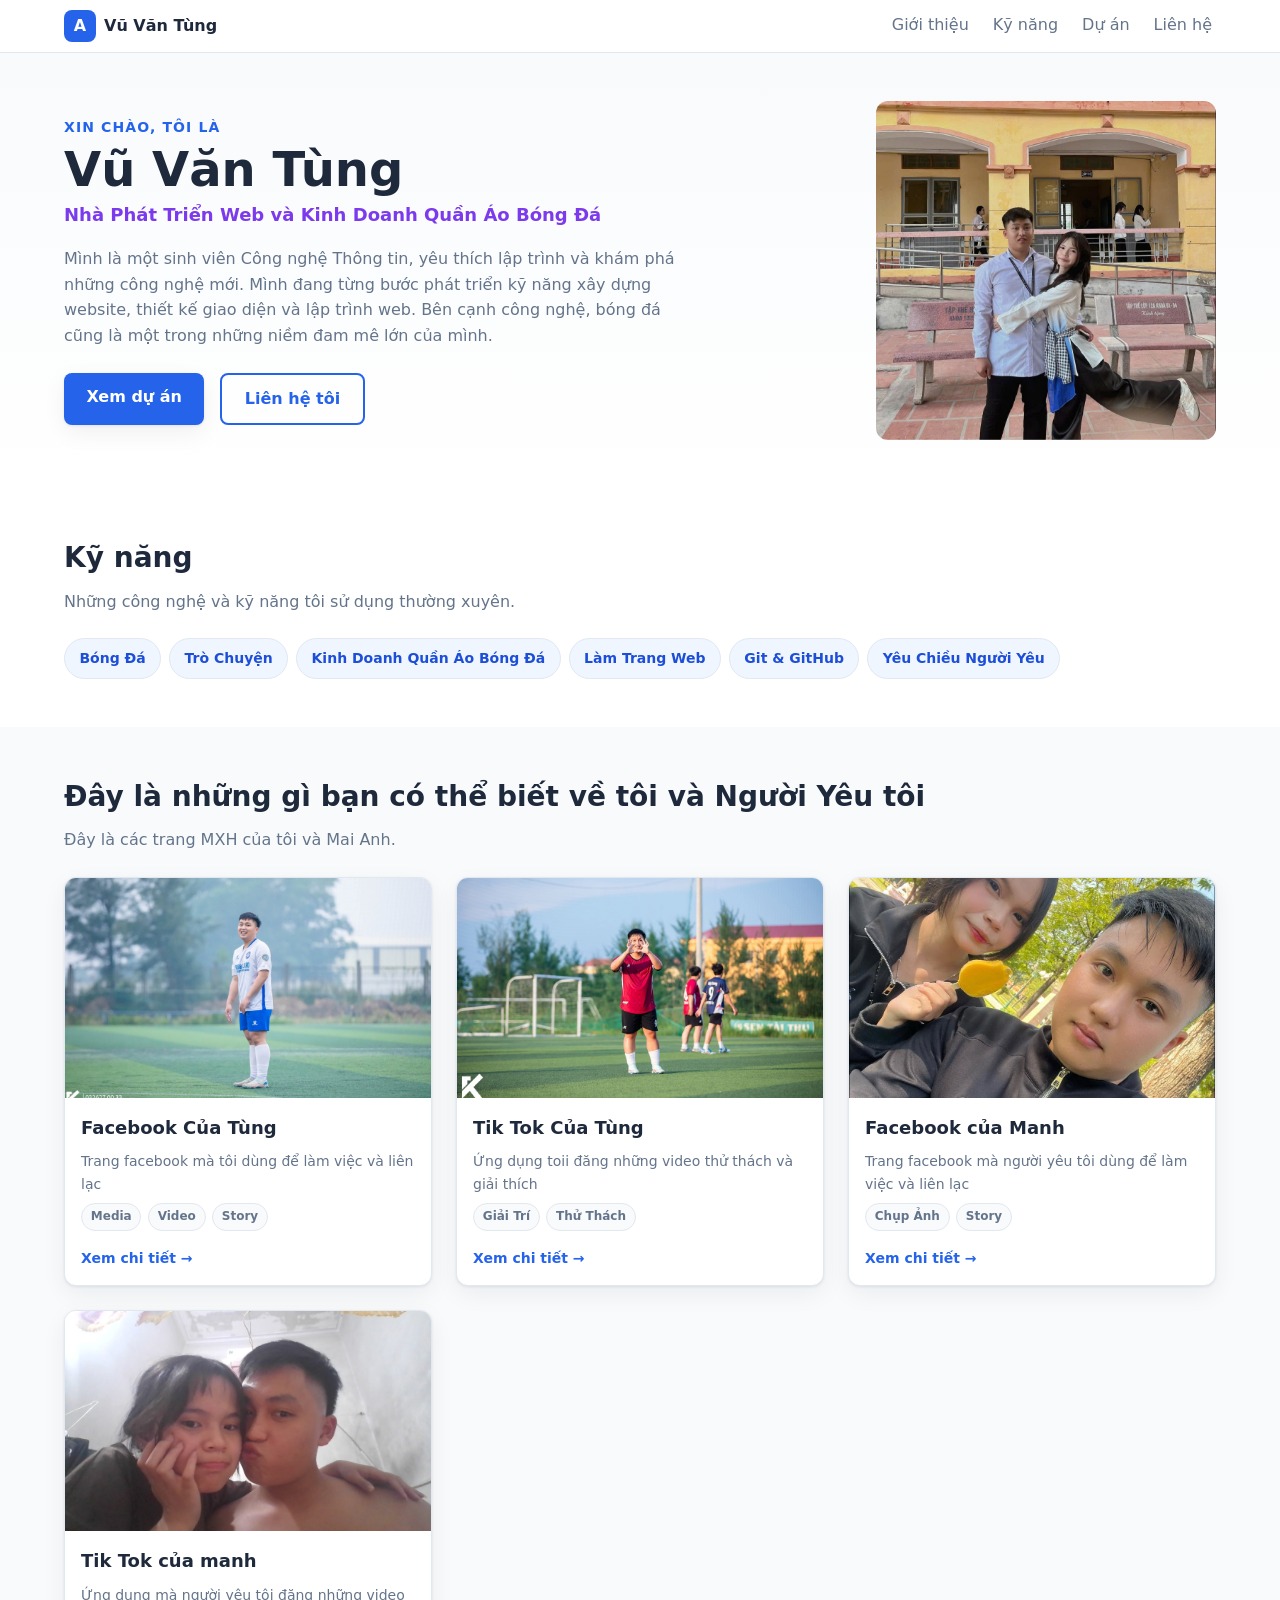
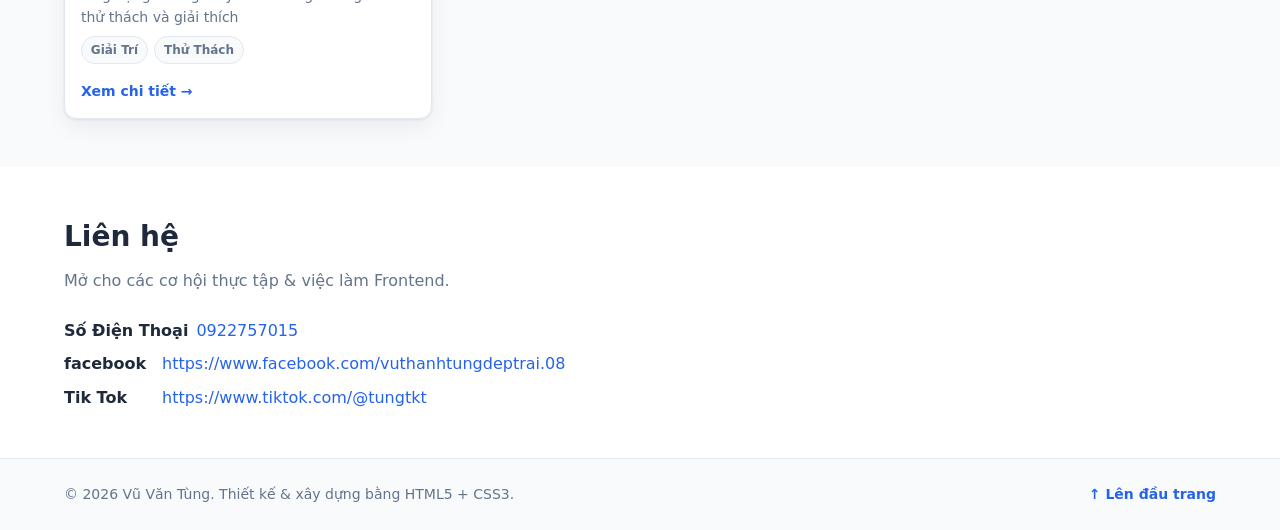
==== index.html @ 6c500ec3 "init" ====
<!DOCTYPE html>
<!-- lang="vi" khai báo ngôn ngữ trang → hỗ trợ screen reader & SEO -->
<html lang="vi">

<head>
  <!-- ========== METADATA BẮT BUỘC ========== -->
  <meta charset="UTF-8" />
  <!-- viewport: nền tảng của responsive mobile-first, khóa tỉ lệ 1:1 với thiết bị -->
  <meta name="viewport" content="width=device-width, initial-scale=1.0" />
  <meta name="description" content="Portfolio CV của Vũ Văn Tùng–Frontend Developer. Dự án, kỹ năng và thông tin liên hệ." />
  <meta name="author" content="Vũ Văn Tùng" />
  <title>Vũ Văn Tùng · Frontend Developer</title>

  <!-- Liên kết tới file CSS tách rời (yêu cầu của bài) -->
  <link rel="stylesheet" href="./assets/css/styles.css" />
</head>

<body>

  <!-- ========================================================== -->
  <!-- HEADER: nhận diện + điều hướng chính                        -->
  <!-- ========================================================== -->
  <header class="site-header">
    <div class="container header-inner">
      <!-- Thương hiệu cá nhân -->
      <a class="brand" href="#top" aria-label="Về đầu trang">
        <span class="brand-mark" aria-hidden="true">A</span>
        <span class="brand-name">Vũ Văn Tùng</span>
      </a>

      <!-- NAV dùng Flexbox (xem styles.css) -->
      <nav class="main-nav" aria-label="Điều hướng chính">
        <ul class="nav-list">
          <li><a href="#about">Giới thiệu</a></li>
          <li><a href="#skills">Kỹ năng</a></li>
          <li><a href="#projects">Dự án</a></li>
          <li><a href="#contact">Liên hệ</a></li>
        </ul>
      </nav>
    </div>
  </header>

  <!-- ========================================================== -->
  <!-- MAIN: toàn bộ nội dung chính của trang                      -->
  <!-- ========================================================== -->
  <main id="top">
    <!-- ----- SECTION: Giới thiệu / Hero ----- -->
    <section id="about" class="hero">
      <div class="container hero-inner">
        <div class="hero-text">
          <p class="eyebrow">Xin chào, tôi là</p>
          <h1 class="hero-title">Vũ Văn Tùng</h1>
          <p class="hero-role">Nhà Phát Triển Web và Kinh Doanh Quần Áo Bóng Đá</p>
          <p class="hero-desc">
            Mình là một sinh viên Công nghệ Thông tin, yêu thích lập trình và khám phá những công nghệ mới.
             Mình đang từng bước phát triển kỹ năng xây dựng website, thiết kế giao diện và lập trình web.
              Bên cạnh công nghệ, bóng đá cũng là một trong những niềm đam mê lớn của mình.
          </p>
          <div class="hero-actions">
            <a class="btn btn-primary" href="#projects">Xem dự án</a>
            <a class="btn btn-outline" href="#contact">Liên hệ tôi</a>
          </div>
        </div>

        <!-- Ảnh đại diện: dùng placeholder, thay bằng ảnh thật của bạn -->
        <figure class="hero-avatar">
          <img
            src="assets/img/anhbanthan1.jpg"
            alt="Ảnh đại diện của Vũ Văn Tùng"
            width="320" height="320" />
        </figure>
      </div>
    </section>

    <!-- ----- SECTION: Kỹ năng ----- -->
    <section id="skills" class="section">
      <div class="container">
        <h2 class="section-title">Kỹ năng</h2>
        <p class="section-sub">Những công nghệ và kỹ năng tôi sử dụng thường xuyên.</p>

        <ul class="skill-grid">
          <li class="skill-chip">Bóng Đá</li>
          <li class="skill-chip">Trò Chuyện</li>
          <li class="skill-chip">Kinh Doanh Quần Áo Bóng Đá</li>
          <li class="skill-chip">Làm Trang Web</li>
          <li class="skill-chip">Git &amp; GitHub</li>
          <li class="skill-chip">Yêu Chiều Người Yêu</li>
        </ul>
      </div>
    </section>

    <!-- ----- SECTION: Dự án (danh sách thẻ dùng CSS Grid) ----- -->
    <section id="projects" class="section section-muted">
      <div class="container">
        <h2 class="section-title">Đây là những gì bạn có thể biết về tôi và Người Yêu tôi</h2>
        <p class="section-sub">Đây là các trang MXH của tôi và Mai Anh.</p>

        <!-- .project-grid dùng CSS Grid (xem styles.css) -->
        <div class="project-grid">

          <!-- Mỗi thẻ là một <article> độc lập, có thể đứng riêng -->
          <article class="card">
            <img class="card-media"
              src="./assets/img/anhdeptrai.jpg"
              alt="Ảnh minh họa dự án Landing Page" width="600" height="360" />
            <div class="card-body">
              <h3 class="card-title">Facebook Của Tùng</h3>
              <p class="card-desc">
                Trang facebook mà tôi dùng để làm việc và liên lạc
              </p>
              <ul class="tag-list">
                <li>Media</li>
                <li>Video</li>
                <li>Story</li>
              </ul>
              <a class="card-link" href="https://www.facebook.com/vuthanhtungdeptrai.08">Xem chi tiết →</a>
            </div>
          </article>

          <article class="card">
            <img class="card-media"
              src="./assets/img/anhdeptrai2.jpg"
              alt="Ảnh minh họa dự án Todo App" width="600" height="360" />
            <div class="card-body">
              <h3 class="card-title">Tik Tok Của Tùng</h3>
              <p class="card-desc">
               Ứng dụng toii đăng những video thử thách và giải thích
              </p>
              <ul class="tag-list">
                <li>Giải Trí</li>
                <li>Thử Thách</li>
              </ul>
              <a class="card-link" href="https://www.tiktok.com/@tungtkt">Xem chi tiết →</a>
            </div>
          </article>

          <article class="card">
            <img class="card-media"
              src="./assets/img/anhtungvamaianh.jpg"
              alt="Ảnh minh họa dự án Weather Dashboard" width="600" height="360" />
            <div class="card-body">
              <h3 class="card-title">Facebook của Manh</h3>
              <p class="card-desc">
                Trang facebook mà người yêu tôi dùng để làm việc và liên lạc
              </p>
              <ul class="tag-list">
                <li>Chụp Ảnh</li>
                <li>Story</li>
              </ul>
              <a class="card-link" href="https://www.facebook.com/maianh.nguyen.6909#">Xem chi tiết →</a>
            </div>
          </article>

          <article class="card">
            <img class="card-media"
              src="./assets/img/tungtkt.jpg"
              alt="Ảnh minh họa dự án Blog cá nhân" width="600" height="360" />
            <div class="card-body">
              <h3 class="card-title">Tik Tok của manh</h3>
              <p class="card-desc">
                Ứng dụng mà người yêu tôi đăng những video thử thách và giải thích
              </p>
              <ul class="tag-list">
                <li>Giải Trí</li>
                <li>Thử Thách</li>
              </ul>
              <a class="card-link" href="https://www.tiktok.com/@nma9609?_r=1&_t=ZS-9AKEaKZitOP">Xem chi tiết →</a>
            </div>
          </article>

        </div><!-- /.project-grid -->
      </div>
    </section>

    <!-- ----- SECTION: Liên hệ ----- -->
    <section id="contact" class="section">
      <div class="container contact-inner">
        <h2 class="section-title">Liên hệ</h2>
        <p class="section-sub">Mở cho các cơ hội thực tập &amp; việc làm Frontend.</p>

        <ul class="contact-list">
          <li><span class="contact-label">Số Điện Thoại</span> <a href="tel:0922757015">0922757015</a></li>
          <li><span class="contact-label">facebook</span> <a href="https://www.facebook.com/vuthanhtungdeptrai.08">https://www.facebook.com/vuthanhtungdeptrai.08</a></li>
          <li><span class="contact-label">Tik Tok</span> <a href="https://www.tiktok.com/@tungtkt">https://www.tiktok.com/@tungtkt</a></li>
        </ul>
      </div>
    </section>

  </main>

  <!-- ========================================================== -->
  <!-- FOOTER                                                      -->
  <!-- ========================================================== -->
  <footer class="site-footer">
    <div class="container footer-inner">
      <p>© 2026 Vũ Văn Tùng. Thiết kế &amp; xây dựng bằng HTML5 + CSS3.</p>
      <a href="#top" class="to-top">↑ Lên đầu trang</a>
    </div>
  </footer>

</body>

</html>
---- assets/css/styles.css ----
/* ==========================================================================
   PORTFOLIO CV – styles.css
   Chiến lược: MOBILE-FIRST
   - Mặc định (ngoài media query) = giao diện cho màn hình nhỏ nhất (~360px)
   - @media (min-width: 768px)  → nâng cấp cho tablet
   - @media (min-width: 1280px) → nâng cấp cho desktop
   ========================================================================== */

/* ==========================================================================
   1. DESIGN TOKENS – biến hệ thống thị giác (màu, chữ, khoảng cách, bo góc)
   Dùng custom properties để thay đổi tập trung, nhất quán toàn trang.
   ========================================================================== */
:root {
  /* --- Bảng màu --- */
  --color-primary: #2563eb;      /* xanh thương hiệu */
  --color-primary-dark: #1d4ed8;
  --color-accent: #7c3aed;       /* tím nhấn */
  --color-text: #1e293b;         /* chữ chính */
  --color-text-soft: #64748b;    /* chữ phụ */
  --color-bg: #ffffff;           /* nền trang */
  --color-surface: #f8fafc;      /* nền vùng nhấn */
  --color-border: #e2e8f0;       /* viền */
  --color-chip: #eff6ff;         /* nền chip kỹ năng */

  /* --- Typography --- */
  --font-base: system-ui, -apple-system, "Segoe UI", Roboto, Helvetica, Arial, sans-serif;
  --fs-sm: 0.875rem;   /* 14px */
  --fs-base: 1rem;     /* 16px */
  --fs-lg: 1.125rem;   /* 18px */
  --fs-h2: 1.5rem;     /* 24px */
  --fs-h1: 2rem;       /* 32px (sẽ tăng ở desktop) */
  --lh-base: 1.6;

  /* --- Khoảng cách (spacing scale) --- */
  --space-1: 0.5rem;
  --space-2: 1rem;
  --space-3: 1.5rem;
  --space-4: 2rem;
  --space-5: 3rem;

  /* --- Bố cục --- */
  --container-max: 1200px;
  --radius: 12px;
  --radius-sm: 8px;
  --shadow: 0 1px 3px rgba(15, 23, 42, 0.08), 0 8px 24px rgba(15, 23, 42, 0.06);
}

/* ==========================================================================
   2. CHUẨN HÓA BOX MODEL + RESET CƠ BẢN
   ========================================================================== */
*,
*::before,
*::after {
  box-sizing: border-box;   /* width đã bao gồm padding + border → dễ tính toán */
}

* {
  margin: 0;
  padding: 0;
}

html {
  scroll-behavior: smooth;        /* cuộn mượt khi bấm nav */
  -webkit-text-size-adjust: 100%; /* chống iOS tự phóng chữ */
}

body {
  font-family: var(--font-base);
  font-size: var(--fs-base);
  line-height: var(--lh-base);
  color: var(--color-text);
  background: var(--color-bg);
  overflow-x: hidden; /* LƯỚI AN TOÀN chống cuộn ngang; bố cục bên dưới vẫn tự đúng */
}

img {
  display: block;
  max-width: 100%;  /* ảnh không bao giờ tràn khung → không gây cuộn ngang */
  height: auto;
}

a {
  color: inherit;
  text-decoration: none;
}

ul {
  list-style: none;
}

/* ==========================================================================
   3. LAYOUT DÙNG LẠI – .container
   ========================================================================== */
.container {
  width: 100%;
  max-width: var(--container-max);
  margin-inline: auto;
  padding-inline: var(--space-2); /* lề ngang an toàn trên mobile */
}

.section {
  padding-block: var(--space-5);
}

.section-muted {
  background: var(--color-surface);
}

.section-title {
  font-size: var(--fs-h2);
  margin-bottom: var(--space-1);
}

.section-sub {
  color: var(--color-text-soft);
  margin-bottom: var(--space-3);
}

/* ==========================================================================
   4. HEADER + NAV (FLEXBOX)
   Mobile: thương hiệu trên, menu xuống dòng và tự wrap → không tràn ngang.
   ========================================================================== */
.site-header {
  position: sticky;
  top: 0;
  z-index: 10;
  background: rgba(255, 255, 255, 0.9);
  backdrop-filter: blur(8px);
  border-bottom: 1px solid var(--color-border);
}

.header-inner {
  display: flex;             /* FLEXBOX */
  flex-wrap: wrap;           /* cho phép xuống dòng trên màn hình hẹp */
  align-items: center;
  justify-content: space-between;
  gap: var(--space-1);
  padding-block: var(--space-1);
}

.brand {
  display: flex;
  align-items: center;
  gap: var(--space-1);
  font-weight: 700;
}

.brand-mark {
  display: grid;
  place-items: center;
  width: 2rem;
  height: 2rem;
  border-radius: var(--radius-sm);
  background: var(--color-primary);
  color: #fff;
  font-weight: 800;
}

/* Danh sách nav cũng là flex container */
.nav-list {
  display: flex;            /* FLEXBOX cho thanh điều hướng */
  flex-wrap: wrap;
  gap: var(--space-2);
}

.nav-list a {
  display: inline-block;
  padding: 0.25rem 0.25rem;
  color: var(--color-text-soft);
  font-weight: 500;
  border-bottom: 2px solid transparent;
  transition: color 0.15s, border-color 0.15s;
}

.nav-list a:hover,
.nav-list a:focus-visible {
  color: var(--color-primary);
  border-bottom-color: var(--color-primary);
}

/* ==========================================================================
   5. HERO / GIỚI THIỆU
   Mobile: xếp dọc (text trên, avatar dưới). Desktop: 2 cột.
   ========================================================================== */
.hero {
  padding-block: var(--space-5);
  background: linear-gradient(180deg, var(--color-surface), var(--color-bg));
}

.hero-inner {
  display: flex;
  flex-direction: column;     /* mobile-first: xếp dọc */
  gap: var(--space-4);
  align-items: flex-start;
}

.eyebrow {
  color: var(--color-primary);
  font-weight: 600;
  text-transform: uppercase;
  letter-spacing: 0.08em;
  font-size: var(--fs-sm);
}

.hero-title {
  font-size: var(--fs-h1);
  line-height: 1.15;
  margin-block: 0.25rem;
}

.hero-role {
  font-size: var(--fs-lg);
  color: var(--color-accent);
  font-weight: 600;
  margin-bottom: var(--space-2);
}

.hero-desc {
  color: var(--color-text-soft);
  max-width: 60ch;
  margin-bottom: var(--space-3);
}

.hero-actions {
  display: flex;
  flex-wrap: wrap;
  gap: var(--space-2);
}

.hero-avatar img {
  border-radius: var(--radius);
  /* box-shadow: var(--shadow); */
  width: 100%;
  /* max-width: 260px; */
}

/* --- Nút bấm --- */
.btn {
  display: inline-block;
  padding: 0.7rem 1.4rem;
  border-radius: var(--radius-sm);
  font-weight: 600;
  text-align: center;
  transition: transform 0.12s, background 0.15s, box-shadow 0.15s;
}

.btn:active { transform: translateY(1px); }

.btn-primary {
  background: var(--color-primary);
  color: #fff;
  box-shadow: var(--shadow);
}
.btn-primary:hover { background: var(--color-primary-dark); }

.btn-outline {
  border: 2px solid var(--color-primary);
  color: var(--color-primary);
}
.btn-outline:hover { background: var(--color-chip); }

/* ==========================================================================
   6. KỸ NĂNG – chip tự wrap bằng flex
   ========================================================================== */
.skill-grid {
  display: flex;
  flex-wrap: wrap;
  gap: var(--space-1);
}

.skill-chip {
  background: var(--color-chip);
  color: var(--color-primary-dark);
  border: 1px solid var(--color-border);
  padding: 0.5rem 0.9rem;
  border-radius: 999px;
  font-size: var(--fs-sm);
  font-weight: 600;
}

/* ==========================================================================
   7. DỰ ÁN – CSS GRID cho danh sách thẻ
   Mobile: 1 cột. Tablet: 2 cột. Desktop: 3 cột.
   ========================================================================== */
.project-grid {
  display: grid;                       /* CSS GRID */
  grid-template-columns: 1fr;          /* mobile-first: 1 cột */
  gap: var(--space-3);
}

.card {
  background: var(--color-bg);
  border: 1px solid var(--color-border);
  border-radius: var(--radius);
  overflow: hidden;                    /* bo góc gọn cả ảnh */
  box-shadow: var(--shadow);
  display: flex;
  flex-direction: column;
  transition: transform 0.15s, box-shadow 0.15s;
}

.card:hover {
  transform: translateY(-4px);
  box-shadow: 0 12px 32px rgba(15, 23, 42, 0.12);
}

.card-media {
  width: 100%;
  aspect-ratio: 5 / 3;                 /* giữ tỉ lệ ảnh ổn định */
  object-fit: cover;
}

.card-body {
  padding: var(--space-2);
  display: flex;
  flex-direction: column;
  gap: var(--space-1);
  flex: 1;                             /* các thẻ cao bằng nhau trong grid */
}

.card-title { font-size: var(--fs-lg); }

.card-desc {
  color: var(--color-text-soft);
  font-size: var(--fs-sm);
  flex: 1;
}

.tag-list {
  display: flex;
  flex-wrap: wrap;
  gap: 0.4rem;
}

.tag-list li {
  font-size: 0.75rem;
  font-weight: 600;
  color: var(--color-text-soft);
  background: var(--color-surface);
  border: 1px solid var(--color-border);
  padding: 0.2rem 0.55rem;
  border-radius: 999px;
}

.card-link {
  color: var(--color-primary);
  font-weight: 600;
  font-size: var(--fs-sm);
  margin-top: var(--space-1);
}

/* ==========================================================================
   8. LIÊN HỆ
   ========================================================================== */
.contact-list {
  display: flex;
  flex-direction: column;
  gap: var(--space-1);
}

.contact-list li {
  display: flex;
  flex-wrap: wrap;
  gap: var(--space-1);
  align-items: baseline;
}

.contact-label {
  min-width: 90px;
  font-weight: 700;
  color: var(--color-text);
}

.contact-list a { color: var(--color-primary); }
.contact-list a:hover { text-decoration: underline; }

/* ==========================================================================
   9. FOOTER
   ========================================================================== */
.site-footer {
  border-top: 1px solid var(--color-border);
  background: var(--color-surface);
  padding-block: var(--space-3);
}

.footer-inner {
  display: flex;
  flex-wrap: wrap;
  gap: var(--space-1);
  align-items: center;
  justify-content: space-between;
  color: var(--color-text-soft);
  font-size: var(--fs-sm);
}

.to-top { color: var(--color-primary); font-weight: 600; }

/* ==========================================================================
   10. MEDIA QUERIES – nâng cấp theo breakpoint (mobile-first)
   ========================================================================== */

/* ----- TABLET: ≥ 768px ----- */
@media (min-width: 768px) {
  :root {
    --fs-h1: 2.5rem;   /* 40px */
    --fs-h2: 1.75rem;  /* 28px */
  }

  .container { padding-inline: var(--space-3); }

  /* Hero chuyển sang 2 cột */
  .hero-inner {
    flex-direction: row;
    align-items: center;
    justify-content: space-between;
  }
  .hero-text { flex: 1; }
  .hero-avatar img { max-width: 300px; }

  /* Lưới dự án: 2 cột */
  .project-grid {
    grid-template-columns: repeat(2, 1fr);
  }
}

/* ----- DESKTOP: ≥ 1280px ----- */
@media (min-width: 1280px) {
  :root {
    --fs-h1: 3rem;     /* 48px */
  }

  /* Lưới dự án: 3 cột */
  .project-grid {
    grid-template-columns: repeat(3, 1fr);
  }

  .hero-avatar img { max-width: 340px; }
}

/* ==========================================================================
   11. HỖ TRỢ TIẾP CẬN & ƯA THÍCH NGƯỜI DÙNG
   ========================================================================== */
:focus-visible {
  outline: 3px solid var(--color-accent);
  outline-offset: 2px;
  border-radius: 4px;
}

@media (prefers-reduced-motion: reduce) {
  * {
    animation: none !important;
    transition: none !important;
    scroll-behavior: auto !important;
  }
}
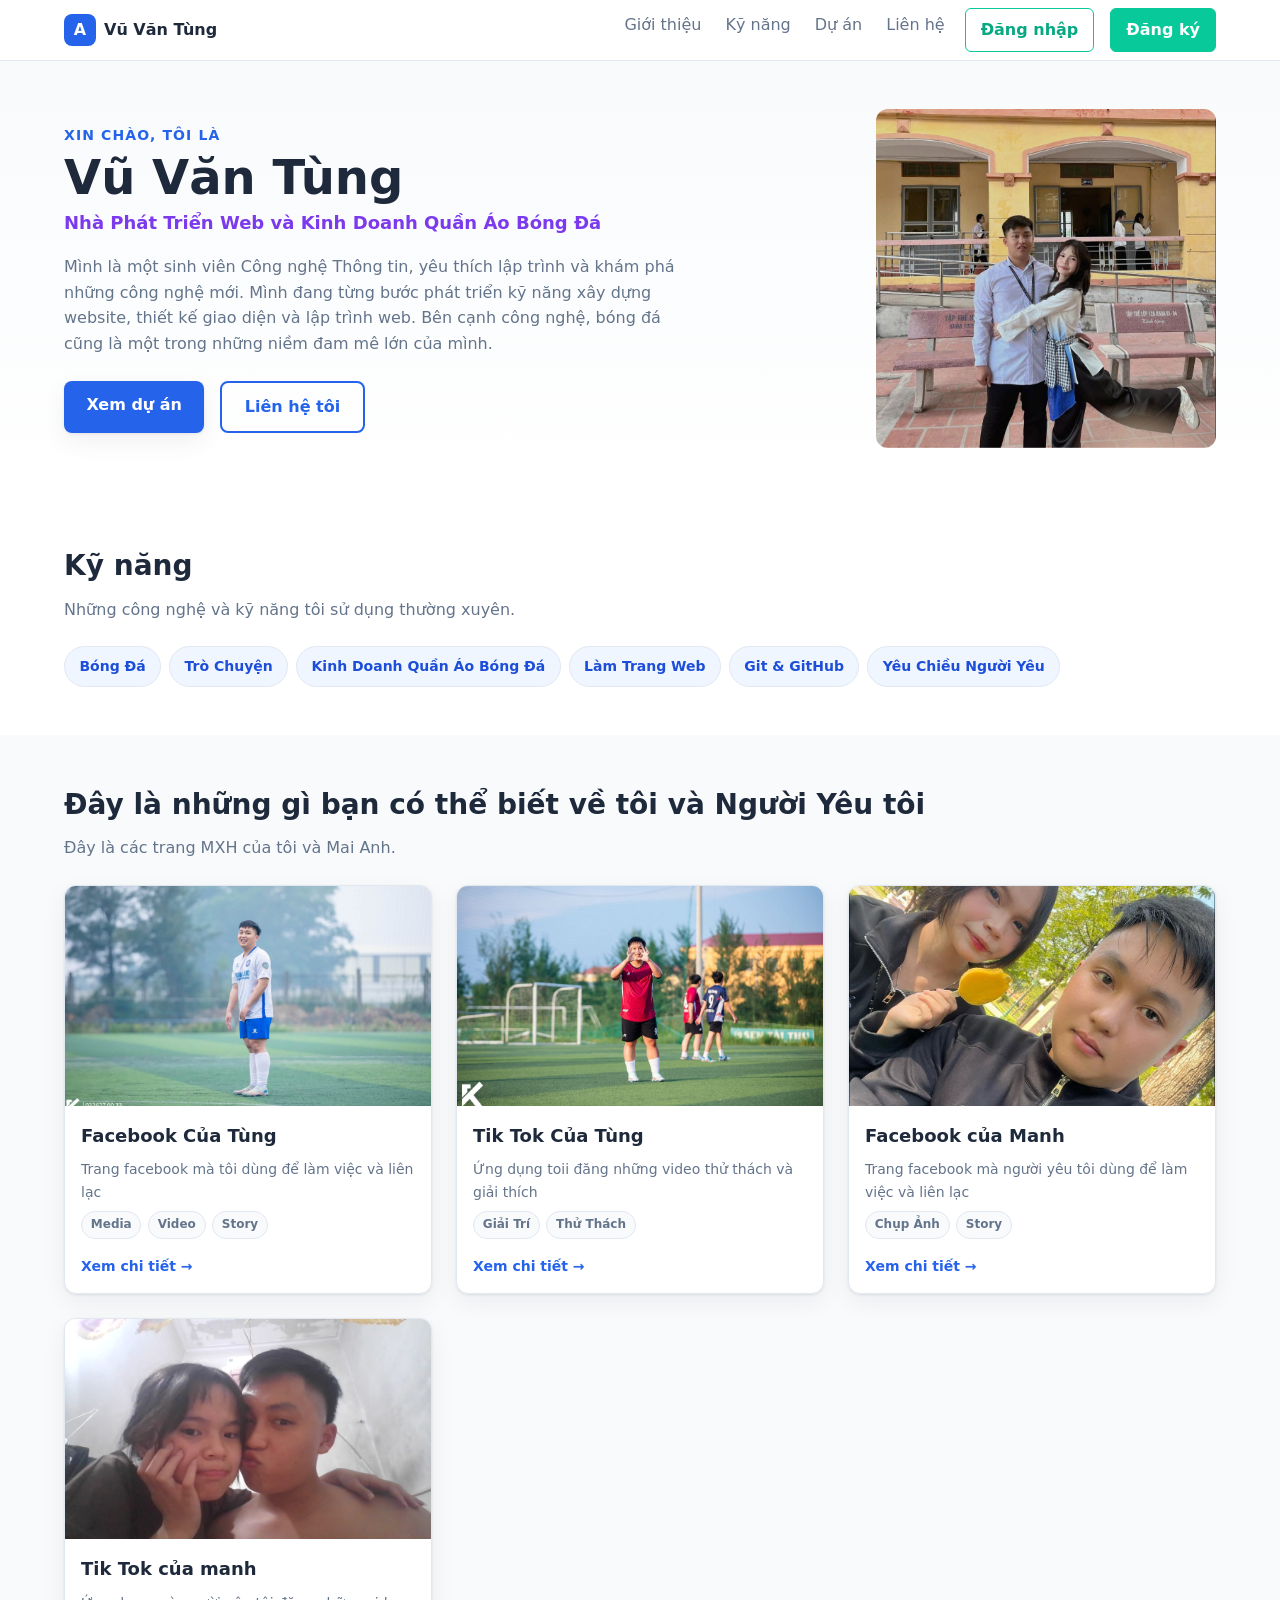
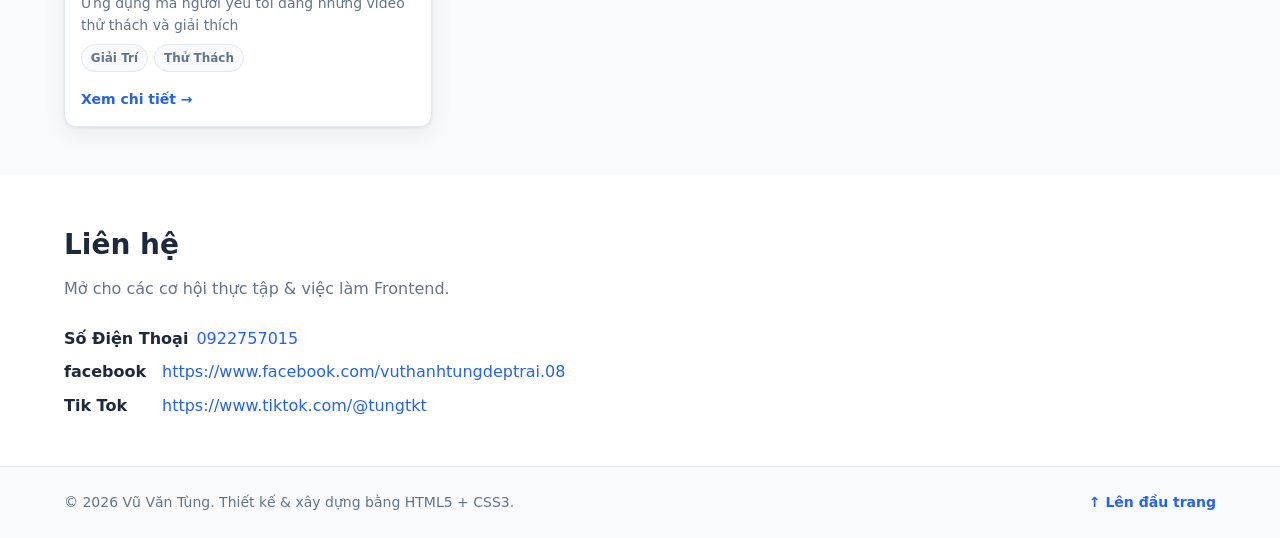
==== commit 2ad2c32f: "Cap nhat giao dien dang nhap" ====
--- a/index.html
+++ b/index.html
@@ -30,11 +30,15 @@
 
       <!-- NAV dùng Flexbox (xem styles.css) -->
       <nav class="main-nav" aria-label="Điều hướng chính">
+        <!-- Đoạn ul.nav-list ở đây -->
         <ul class="nav-list">
           <li><a href="#about">Giới thiệu</a></li>
           <li><a href="#skills">Kỹ năng</a></li>
           <li><a href="#projects">Dự án</a></li>
           <li><a href="#contact">Liên hệ</a></li>
+          <!-- Thêm 2 liên hệ ở đây -->
+          <li><a href="./login.html" class="nav-auth">Đăng nhập</a></li>
+          <li><a href="./login.html" class="nav-auth nav-register">Đăng ký</a></li>
         </ul>
       </nav>
     </div>
--- a/assets/css/styles.css
+++ b/assets/css/styles.css
@@ -453,3 +453,31 @@
     scroll-behavior: auto !important;
   }
 }
+
+/* Nút đăng nhập và đăng ký trên thanh menu */
+.main-nav .nav-list .nav-auth {
+    display: inline-block;
+    padding: 8px 15px;
+    border: 1px solid #08c99a;
+    border-radius: 6px;
+    color: #08a982;
+    text-decoration: none;
+    font-weight: 600;
+    transition: all 0.25s ease;
+}
+
+.main-nav .nav-list .nav-auth:hover {
+    background: #08c99a;
+    color: #fff;
+    transform: translateY(-2px);
+}
+
+.main-nav .nav-list .nav-register {
+    background: #08c99a;
+    color: #fff;
+}
+
+.main-nav .nav-list .nav-register:hover {
+    background: #079c79;
+    border-color: #079c79;
+}
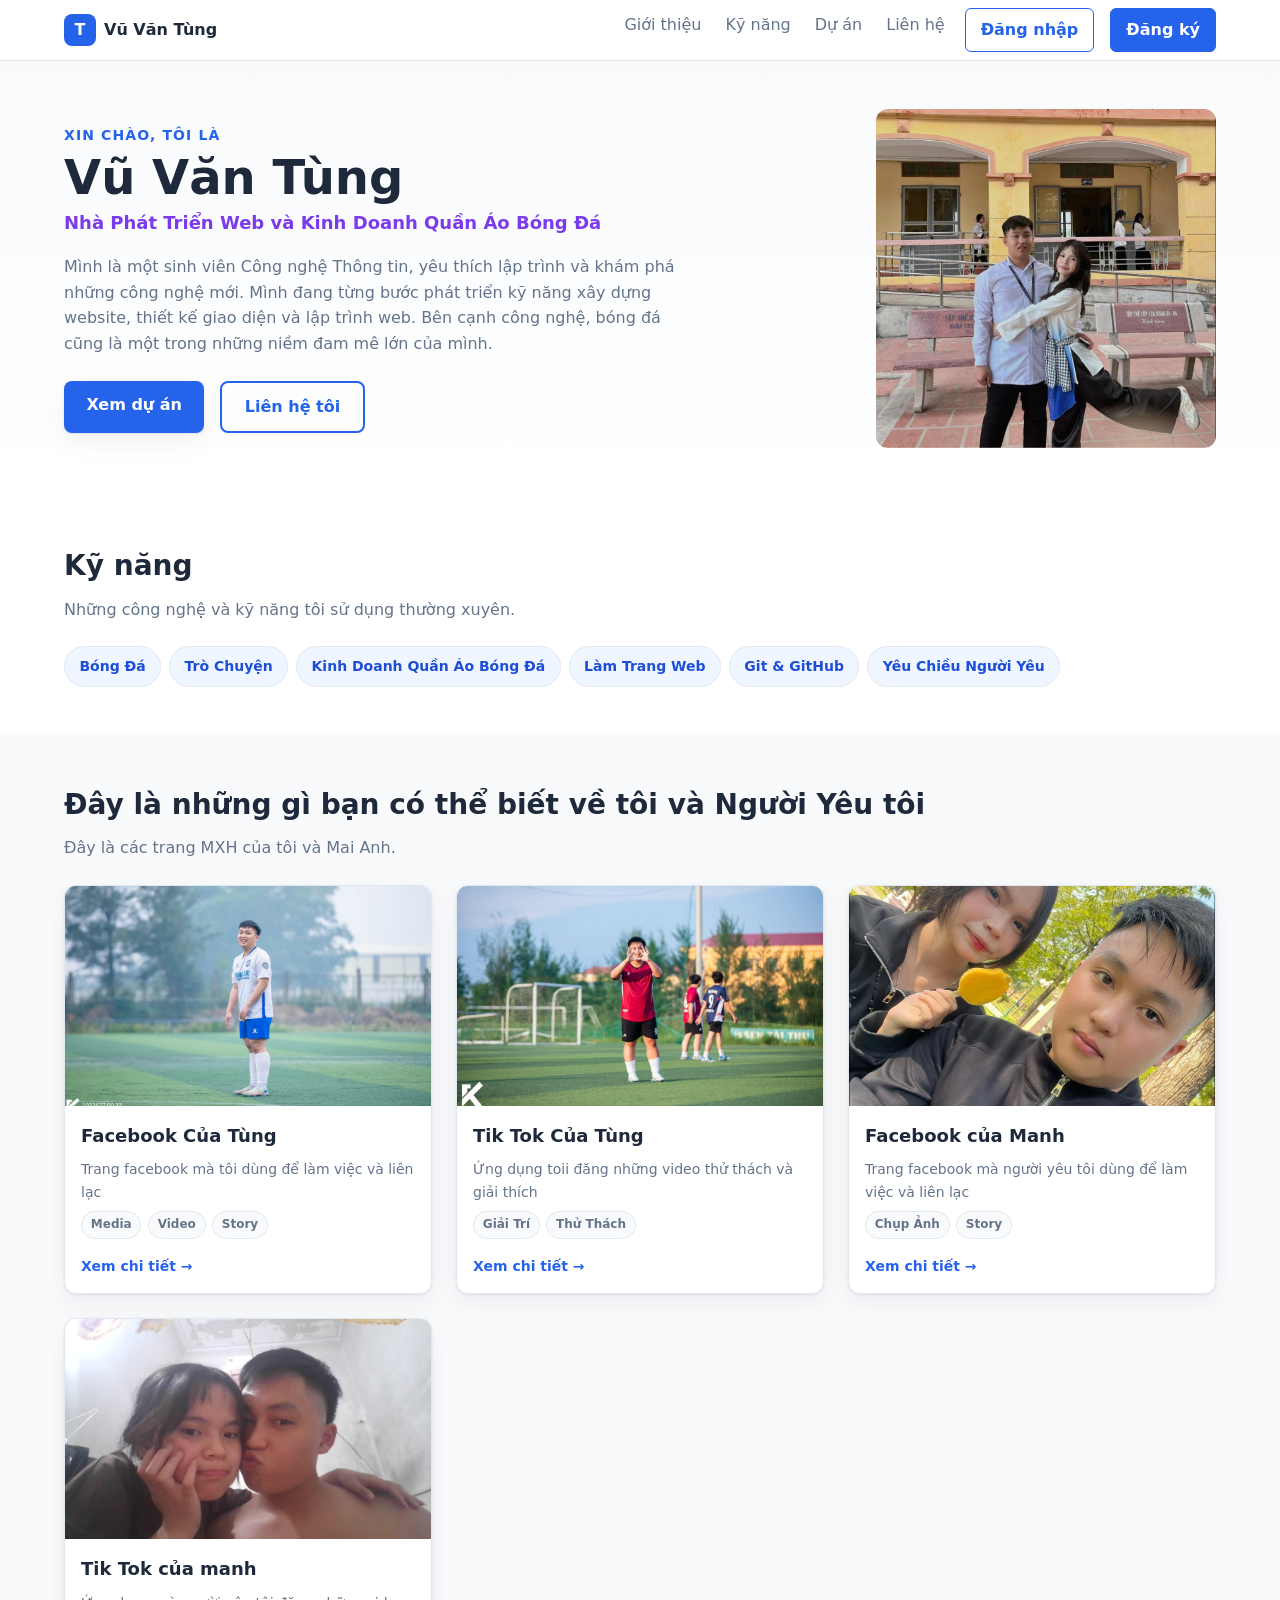
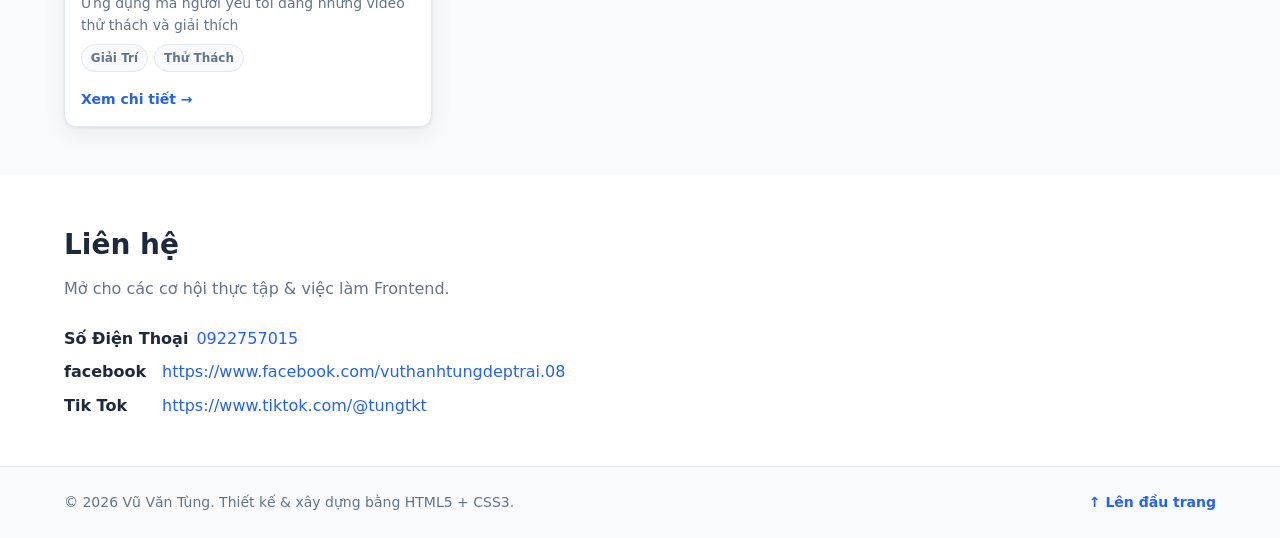
==== commit ef541904: "Cap nhat giao dien portfolio" ====
--- a/index.html
+++ b/index.html
@@ -24,13 +24,13 @@
     <div class="container header-inner">
       <!-- Thương hiệu cá nhân -->
       <a class="brand" href="#top" aria-label="Về đầu trang">
-        <span class="brand-mark" aria-hidden="true">A</span>
+        <span class="brand-mark" aria-hidden="true">T</span>
         <span class="brand-name">Vũ Văn Tùng</span>
       </a>
 
       <!-- NAV dùng Flexbox (xem styles.css) -->
       <nav class="main-nav" aria-label="Điều hướng chính">
-        <!-- Đoạn ul.nav-list ở đây -->
+        <!-- Đoạn ul.nav-list ở đây" -->
         <ul class="nav-list">
           <li><a href="#about">Giới thiệu</a></li>
           <li><a href="#skills">Kỹ năng</a></li>
--- a/assets/css/styles.css
+++ b/assets/css/styles.css
@@ -458,26 +458,26 @@
 .main-nav .nav-list .nav-auth {
     display: inline-block;
     padding: 8px 15px;
-    border: 1px solid #08c99a;
+    border: 1px solid #2563eb;
     border-radius: 6px;
-    color: #08a982;
+    color: #2563eb;
     text-decoration: none;
     font-weight: 600;
     transition: all 0.25s ease;
 }
 
 .main-nav .nav-list .nav-auth:hover {
-    background: #08c99a;
+    background: #2563eb;
     color: #fff;
     transform: translateY(-2px);
 }
 
 .main-nav .nav-list .nav-register {
-    background: #08c99a;
+    background: #2563eb;
     color: #fff;
 }
 
 .main-nav .nav-list .nav-register:hover {
-    background: #079c79;
-    border-color: #079c79;
-}
+    background: #1d4ed8;
+    border-color: #1d4ed8;
+}
